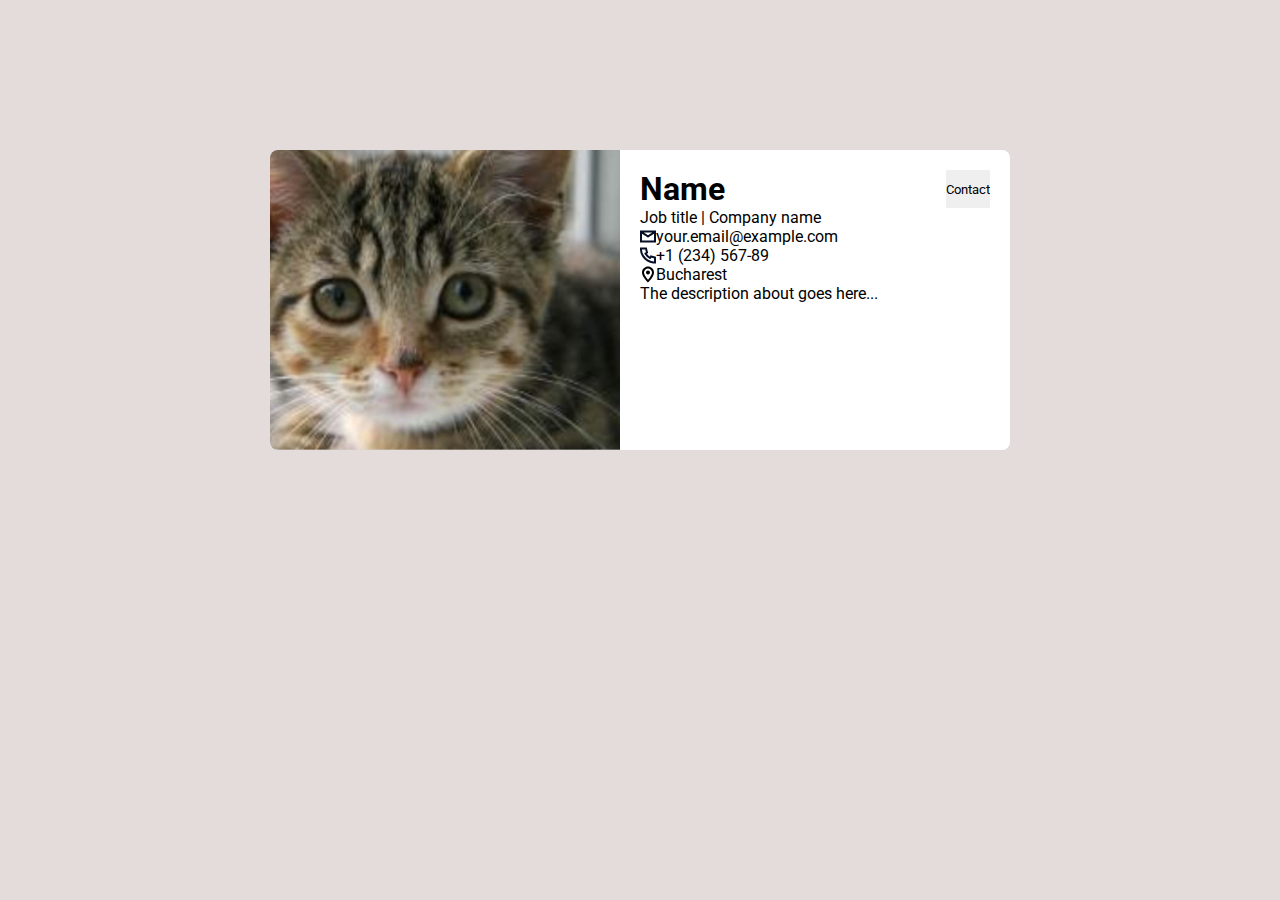
==== t6-card-pisica/index.html @ b4ed5216 "incarcare folder git" ====
<!DOCTYPE html>
<html lang="en">
  <head>
    <meta charset="UTF-8" />
    <meta name="viewport" content="width=device-width, initial-scale=1.0" />
    <title>Document</title>
    <link rel="preconnect" href="https://fonts.googleapis.com" />
    <link rel="preconnect" href="https://fonts.gstatic.com" crossorigin />
    <link rel="preconnect" href="https://fonts.googleapis.com" />
    <link rel="preconnect" href="https://fonts.gstatic.com" crossorigin />
    <link
      href="https://fonts.googleapis.com/css2?family=Roboto:wght@400;700&family=Sen:wght@400;700;800&display=swap"
      rel="stylesheet"
    />
    <link rel="stylesheet" href="style.css" />
  </head>
  <body>
    <div class="presentation-card-container">
      <div class="presentation-card-image"></div>
      <div class="presentation-card-info">
        <div class="presentation-card-info-header">
          <h1>Name</h1>
          <button>Contact</button>
        </div>
        <p>Job title | Company name</p>
        <div>
          <img src="./poze/mail-icon.svg" />
          <p>your.email@example.com</p>
        </div>
        <div>
          <img src="./poze/phone-icon.svg" />
          <p>+1 (234) 567-89</p>
        </div>
        <div>
          <img src="./poze/location-icon.svg" />
          <p>Bucharest</p>
        </div>
        <p>The description about goes here...</p>
      </div>
    </div>
  </body>
</html>
---- t6-card-pisica/style.css ----
* {
  margin: 0;
  padding: 0;
  border: none;
  font-family: "Roboto";
}

body {
  background-color: rgb(228, 219, 219);
}

.presentation-card-container {
  height: 300px;
  background-color: white;
  border-radius: 8px;
  overflow: hidden;
  display: flex;
  width: fit-content;
  margin: 150px auto;
}

.presentation-card-image {
  background-image: url("./poze/poza-pisica.jpg");
  height: 100%;
  background-repeat: no-repeat;
  background-position: center;
  background-size: cover;
  width: 350px;
}

.presentation-card-info {
  width: 350px;
  padding: 20px;
}

.presentation-card-info-header {
  display: flex;
  justify-content: space-between;
}

.presentation-card-info :nth-child(n + 3) {
  display: flex;
  font-weight: 300px;
}
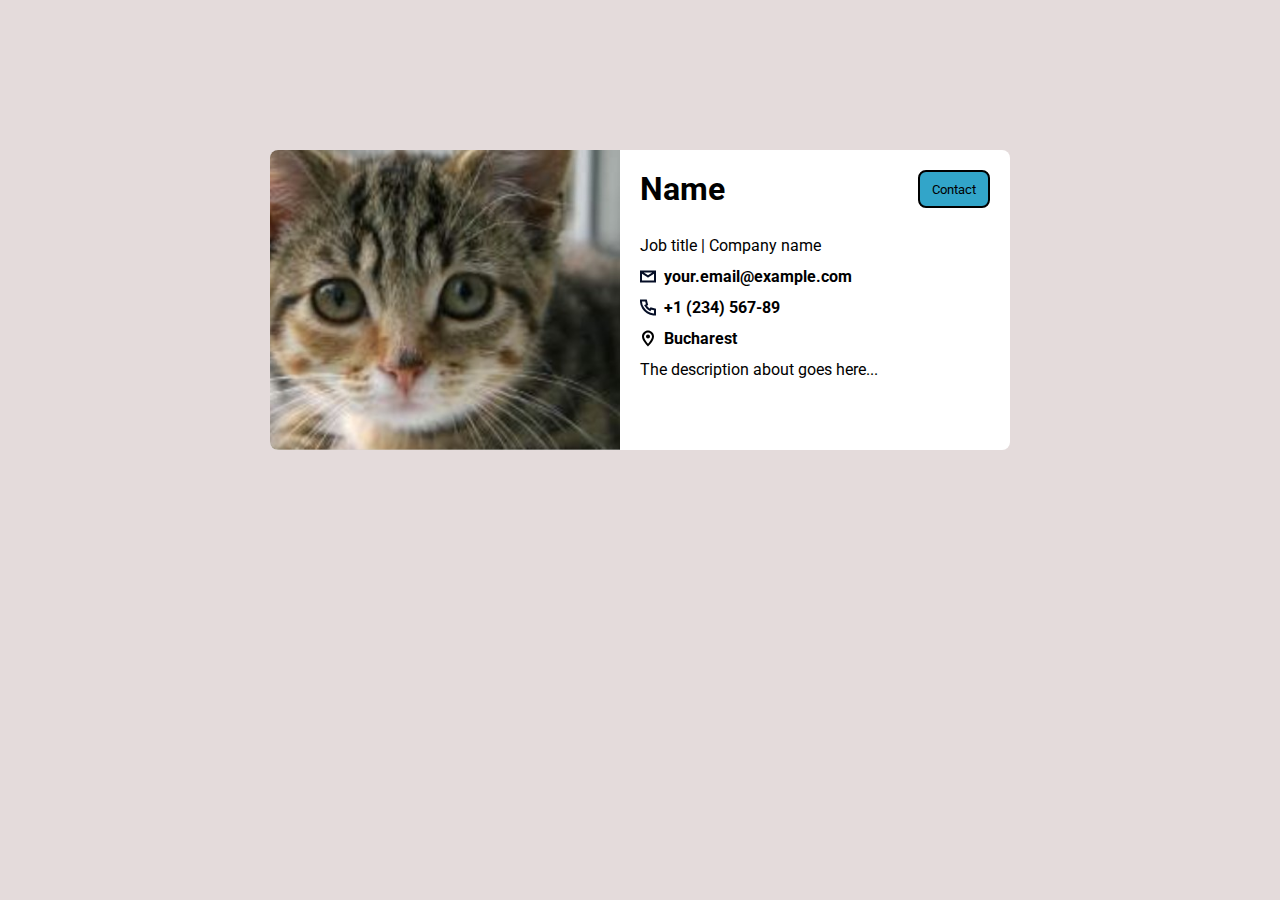
==== commit ab90e013: "card pisica finalizat" ====
--- a/t6-card-pisica/index.html
+++ b/t6-card-pisica/index.html
@@ -23,15 +23,15 @@
           <button>Contact</button>
         </div>
         <p>Job title | Company name</p>
-        <div>
+        <div class="presentation-card-personal-info">
           <img src="./poze/mail-icon.svg" />
           <p>your.email@example.com</p>
         </div>
-        <div>
+        <div class="presentation-card-personal-info">
           <img src="./poze/phone-icon.svg" />
           <p>+1 (234) 567-89</p>
         </div>
-        <div>
+        <div class="presentation-card-personal-info">
           <img src="./poze/location-icon.svg" />
           <p>Bucharest</p>
         </div>
--- a/t6-card-pisica/style.css
+++ b/t6-card-pisica/style.css
@@ -31,14 +31,28 @@
 .presentation-card-info {
   width: 350px;
   padding: 20px;
+  gap: 12px;
+  display: flex;
+  flex-direction: column;
 }
 
 .presentation-card-info-header {
   display: flex;
   justify-content: space-between;
+  margin-bottom: 16px;
 }
 
-.presentation-card-info :nth-child(n + 3) {
+.presentation-card-personal-info {
   display: flex;
-  font-weight: 300px;
+  font-weight: 700;
+  gap: 8px;
 }
+
+.presentation-card-info-header button {
+  border-color: black;
+  border-style: solid;
+  border-width: 2px;
+  border-radius: 8px;
+  padding: 8px 12px;
+  background-color: rgb(50, 165, 201);
+}
